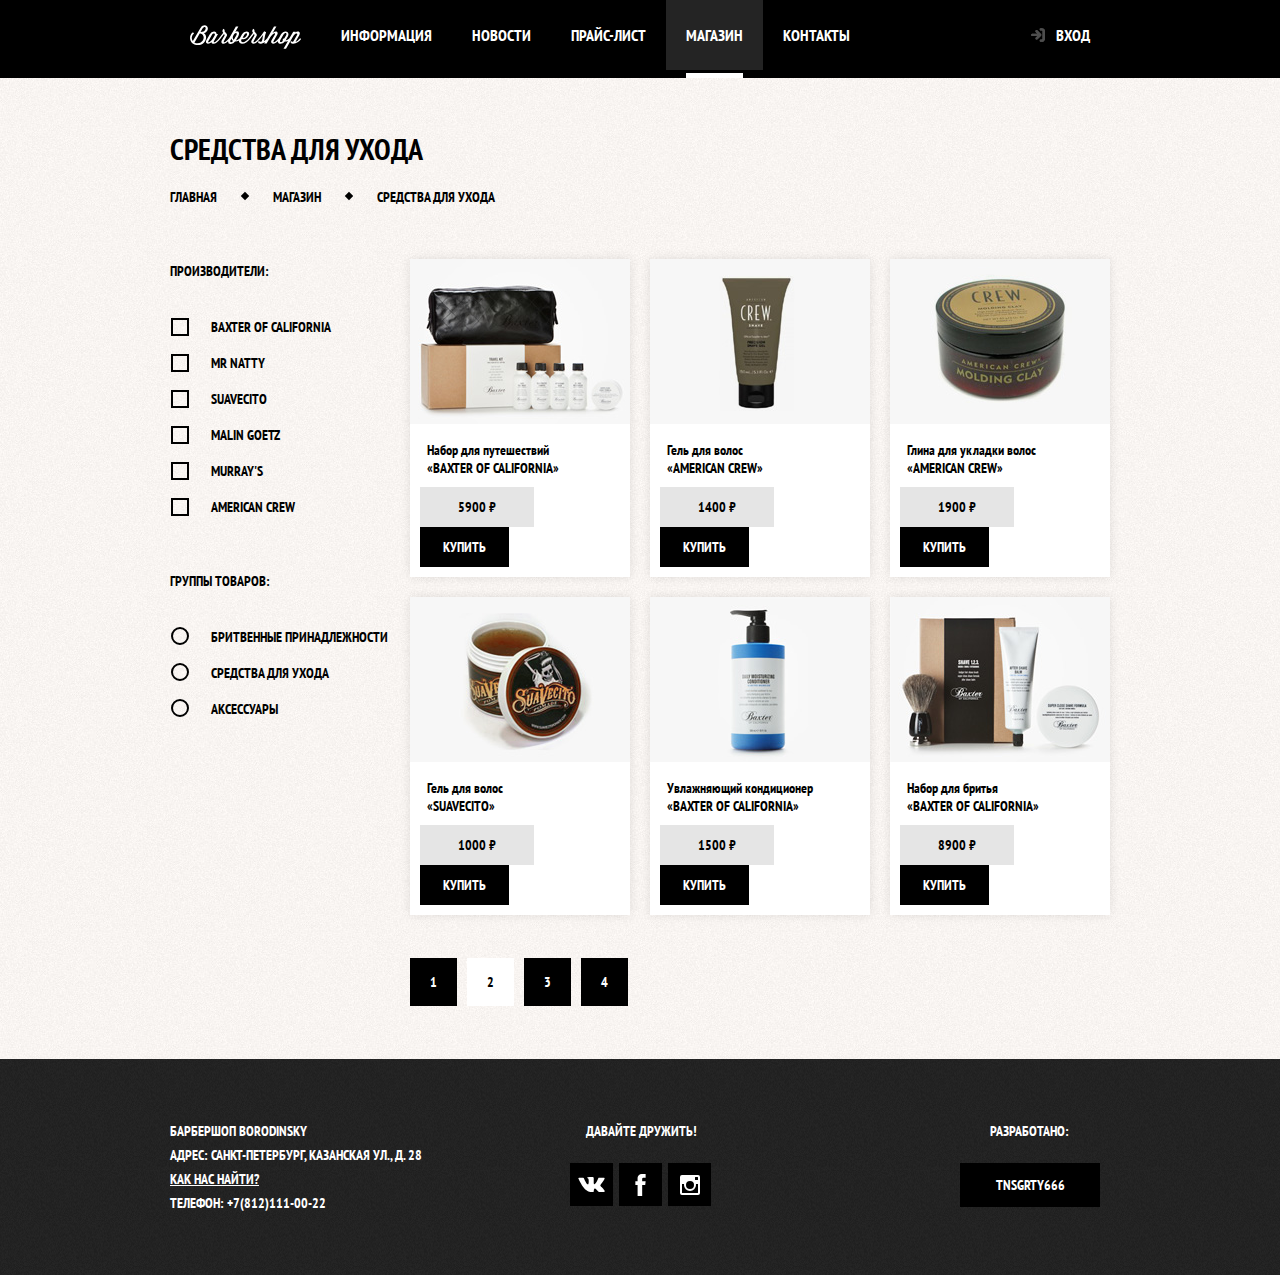
==== catalog.html @ b2e9f94b "Добавляет стилизацию карточек товара" ====
<!DOCTYPE html>

<html lang="ru">

<head>
  <meta charset="UTF-8">
  <title>Барбершоп BORODINSKY</title>
  <link href="styles/normalize.css" rel="stylesheet">
  <link href="https://fonts.googleapis.com/css?family=PT+Sans+Narrow:400,700&display=swap&subset=cyrillic" rel="stylesheet">
  <link href="styles/style.css" rel="stylesheet">
</head>

<body class="inner-page" aria-label="Каталог товаров нашего магазина">
  <header class="main-header">
    <nav class="main-navigation" aria-label="Навигация по сайту">
      <div class="container">
        <ul class="site-navigation">
          <li><a href="index.html">
            <img src="img/logos/logo.svg" width="111" height="24" alt="Логотип барбершопа BORODINSKY">
          </a></li>
          <li><a href="#">Информация</a></li>
          <li><a href="#">Новости</a></li>
          <li><a href="price.html">Прайс-лист</a></li>
          <li class="site-navigation-current"><a>Магазин</a></li>
          <li><a href="#">Контакты</a></li>
        </ul>
        <ul class="user-navigation">
          <li>
            <a class="login-link" href="#">Вход</a>
          </li>
        </ul>
      </div>
    </nav>
  </header>

  <!--зона контента  -->
  <main class="container">
    <h1 class="page-title">Средства для ухода</h1>
    <!--    хлебные крошки   -->
    <ul class="breadcrumbs">
      <li><a href="index.html">Главная</a></li>
      <li><a href="catalog.html">Магазин</a></li>
      <li class="breadcrumbs-current"><a>Средства для ухода</a></li>
    </ul>
    <div class="catalog-columns">
      <section class="filters">
        <h2 class="visually-hidden">Фильтр товаров</h2>
        <form class="filter" action="https://echo.htmlacademy.ru" method="get">
          <fieldset>
            <legend>Производители:</legend>
            <ul>
              <li>
                <label>
                  <input class="visually-hidden filter-input-checkbox" type="checkbox" name="baxter-of-california">
                  <span class="checkbox-indicator"></span>
                  <span class="item-name">Baxter of California</span></label>
              </li>

              <li>
                <label>
                  <input class="visually-hidden filter-input-checkbox" type="checkbox" name="mr-natty" id="filter-mr-natty">
                  <span class="checkbox-indicator"></span>
                  <span class="item-name">Mr Natty</span></label>
              </li>

              <li>
                <label>
                  <input class="visually-hidden filter-input-checkbox" type="checkbox" name="suavecito">
                  <span class="checkbox-indicator"></span>
                  <span class="item-name">Suavecito</span></label>

              </li>
              <li>
                <label>
                  <input class="visually-hidden filter-input-checkbox" type="checkbox" name="malin-goetz">
                  <span class="checkbox-indicator"></span>
                  <span class="item-name">Malin Goetz</span></label>
              </li>
              <li>
                <label>
                  <input class="visually-hidden filter-input-checkbox" type="checkbox" name="murrays">
                  <span class="checkbox-indicator"></span>
                  <span class="item-name">Murray's</span></label>
              </li>

              <li>
                <label>
                  <input class="visually-hidden filter-input-checkbox" type="checkbox" name="american-crew">
                  <span class="checkbox-indicator"></span>
                  <span class="item-name">American Crew</span></label>
              </li>
            </ul>

          </fieldset>

          <fieldset>
            <legend>Группы товаров:</legend>
            <ul>
              <li>
                <label class="filter-item-name">
                  <input class="visually-hidden filter-input-radio" type="radio" name="product-group" value="shaving">
                  <span class="radio-indicator"></span>
                  <span class="item-name">Бритвенные принадлежности</span></label>
              </li>
              <li>
                <label class="filter-item-name">
                  <input class="visually-hidden filter-input-radio" type="radio" name="product-group" value="hair-care">
                  <span class="radio-indicator"></span>
                  <span class="item-name">Средства для ухода</span></label>
              </li>
              <li>
                <label class="filter-item-name">
                  <input class="visually-hidden filter-input-radio" type="radio" name="product-group" value="accessories">
                  <span class="radio-indicator"></span>
                  <span class="item-name">Аксессуары</span></label>
              </li>
            </ul>
          </fieldset>
        </form>
      </section>

      <section class="catalog">
        <ul class="catalog-list">
          <li class="catalog-item">
            <a href="item.html">
              <img class="catalog-item-image" src="img/content/items/item1.jpg" width="220" height="165" alt="Набор для путешествий «Baxter of California»">
              <h3>
                <span class="catalog-category">Набор для путешествий</span><br>
                <span class="catalog-item-title">«Baxter of California»</span>
              </h3>
            </a>
            <p class="catalog-item-price">
              <b class="price">5900 ₽</b>
              <a class="button button-catalog" href="#">Купить</a>
            </p>
          </li>
          <li class="catalog-item">
            <a href=#>
              <img class="catalog-item-image" src="img/content/items/item2.jpg" width="220" height="165" alt="Набор для путешествий «Baxter of California»">
              <h3>
                <span class="catalog-category">Гель для волос</span><br>
                <span class="catalog-item-title">«American crew»</span>
              </h3>
            </a>
            <p class="catalog-item-price">
              <b class="price">1400 ₽</b>
              <a class="button button-catalog" href="#">Купить</a>
            </p>
          </li>
          <li class="catalog-item">
            <a href=#>
              <img class="catalog-item-image" src="img/content/items/item3.jpg" width="220" height="165" alt="Набор для путешествий «Baxter of California»">
              <h3>
                <span class="catalog-category">Глина для укладки волос</span><br>
                <span class="catalog-item-title">«American crew»</span>
              </h3>
            </a>
            <p class="catalog-item-price">
              <b class="price">1900 ₽</b>
              <a class="button button-catalog" href="#">Купить</a>
            </p>
          </li>
          <li class="catalog-item">
            <a href=#>
              <img class="catalog-item-image" src="img/content/items/item4.jpg" width="220" height="165" alt="Набор для путешествий «Baxter of California»">
              <h3>
                <span class="catalog-category">Гель для волос</span><br>
                <span class="catalog-item-title">«Suavecito»</span>
              </h3>
            </a>
            <p class="catalog-item-price">
              <b class="price">1000 ₽</b>
              <a class="button button-catalog" href="#">Купить</a>
            </p>
          </li>
          <li class="catalog-item">
            <a href=#>
              <img class="catalog-item-image" src="img/content/items/item5.jpg" width="220" height="165" alt="Набор для путешествий «Baxter of California»">
              <h3>
                <span class="catalog-category">Увлажняющий кондиционер</span><br>
                <span class="catalog-item-title">«Baxter of California»</span>
              </h3>
            </a>
            <p class="catalog-item-price">
              <b class="price">1500 ₽</b>
              <a class="button button-catalog" href="#">Купить</a>
            </p>
          </li>
          <li class="catalog-item">
            <a href=#>
              <img class="catalog-item-image" src="img/content/items/item6.jpg" width="220" height="165" alt="Набор для путешествий «Baxter of California»">
              <h3>
                <span class="catalog-category">Набор для бритья</span><br>
                <span class="catalog-item-title">«Baxter of California»</span>
              </h3>
            </a>
            <p class="catalog-item-price">
              <b class="price">8900 ₽</b>
              <a class="button button-catalog" href="#">Купить</a>
            </p>
          </li>

        </ul>
        
        <!--        pagination-->
        <ul class="pagination-list">
          <li class="pagination-item"><a href="#">1</a></li>
          <li class="pagination-item-current"><a>2</a></li>
          <li class="pagination-item"><a href="#">3</a></li>
          <li class="pagination-item"><a href="#">4</a></li>
        </ul>
      </section>
    </div>
  </main>
  
  <!-- Подвал -->
  <footer class="main-footer">
    <div class="container">
      <section class="footer-contacts">
        <h3 class="visually-hidden">Наш адрес</h3>
        Барбершоп BORODINSKY<br>
        Адрес: Санкт-Петербург, Казанская ул., д. 28<br>
        <a href="#wide-map">Как нас найти?</a><br>
        Телефон: +7(812)111-00-22
      </section>
      <section class="footer-social">
        <h3 class="visually-hidden">Мы в соцсетях</h3>
        <b>Давайте дружить!</b>
        <ul>
          <li><a href="#" class="social-button"><span class="visually-hidden">Вконтакте</span>
              <svg xmlns="http://www.w3.org/2000/svg" width="27" height="15" viewBox="0 0 26.14 14.91">
                <path d="M26 13.47l-.09-.17a13.55 13.55 0 0 0-2.6-3q-.87-.83-1.1-1.12A1 1 0 0 1 22 8a10.27 10.27 0 0 1 1.22-1.78l.88-1.16q2.35-3.13 2-4L26 .94a.8.8 0 0 0-.4-.22 2.14 2.14 0 0 0-.87 0h-3.92a.51.51 0 0 0-.27 0h-.3a.6.6 0 0 0-.15.14.93.93 0 0 0-.14.24 22.22 22.22 0 0 1-1.46 3.06q-.5.84-.93 1.46a7 7 0 0 1-.71.91 4.94 4.94 0 0 1-.52.47q-.23.18-.35.15l-.23-.05a.9.9 0 0 1-.31-.33 1.49 1.49 0 0 1-.16-.53V1.6a3.14 3.14 0 0 0 0-.62 2.12 2.12 0 0 0-.14-.44.73.73 0 0 0-.28-.33 1.57 1.57 0 0 0-.46-.18A9 9 0 0 0 12.57 0a8.93 8.93 0 0 0-3.25.33 1.83 1.83 0 0 0-.52.41q-.25.3-.07.33a1.67 1.67 0 0 1 1.16.59l.08.16a2.6 2.6 0 0 1 .19.63 6.32 6.32 0 0 1 .12 1 10.59 10.59 0 0 1 0 1.7q-.07.71-.13 1.1a2.21 2.21 0 0 1-.18.64 2.69 2.69 0 0 1-.16.3l-.07.07a1 1 0 0 1-.37.07.86.86 0 0 1-.46-.19 3.27 3.27 0 0 1-.56-.52 7 7 0 0 1-.66-.93q-.37-.6-.76-1.42l-.22-.39q-.2-.38-.56-1.11t-.62-1.43A.9.9 0 0 0 5.2.9h-.07a.93.93 0 0 0-.22-.16A1.44 1.44 0 0 0 4.6.65L.87.68A1 1 0 0 0 .1.94L0 1a.44.44 0 0 0 0 .22 1.08 1.08 0 0 0 .08.37Q.9 3.53 1.86 5.31t1.66 2.87Q4.23 9.27 5 10.24t1 1.24l.37.41.34.33a8.06 8.06 0 0 0 1 .78 16.34 16.34 0 0 0 1.4.9 7.6 7.6 0 0 0 1.79.72 6.19 6.19 0 0 0 2 .22h1.57a1.08 1.08 0 0 0 .72-.3l.05-.07a.9.9 0 0 0 .1-.25 1.38 1.38 0 0 0 0-.37 4.48 4.48 0 0 1 .09-1.05 2.77 2.77 0 0 1 .23-.71 1.74 1.74 0 0 1 .29-.4 1.19 1.19 0 0 1 .23-.2h.11a.86.86 0 0 1 .77.21 4.52 4.52 0 0 1 .83.79q.39.47.93 1.05a6.41 6.41 0 0 0 1 .87l.27.16a3.31 3.31 0 0 0 .71.3 1.53 1.53 0 0 0 .76.07l3.48-.05a1.58 1.58 0 0 0 .8-.17.68.68 0 0 0 .34-.37 1.06 1.06 0 0 0 0-.46 1.71 1.71 0 0 0-.1-.36z" fill="#fff" /></svg>
            </a></li>
          <li><a href="#" class="social-button"><span class="visually-hidden">Facebook</span>
              <svg xmlns="http://www.w3.org/2000/svg" width="19" height="22" viewBox="0 0 10.15 21.74">
                <path d="M3.34 1.12A4.77 4.77 0 0 1 6.53 0h3.61v3.81H7.81a1.07 1.07 0 0 0-1.09.83v2.55h3.42c-.08 1.23-.24 2.45-.41 3.67h-3v10.87H2.21V10.86H0V7.21h2.19V3.66a3.83 3.83 0 0 1 1.15-2.54z" fill="#fff" /></svg>
            </a></li>
          <li><a href="#" class="social-button"><span class="visually-hidden">Instagram</span>
              <svg xmlns="http://www.w3.org/2000/svg" width="20" height="20" viewBox="0 0 20 20">
                <path d="M18 0H2a2 2 0 0 0-2 2v16a2 2 0 0 0 2 2h16a2 2 0 0 0 2-2V2a2 2 0 0 0-2-2zm-8 6a4 4 0 1 1-4 4 4 4 0 0 1 4-4zM2.5 18a.47.47 0 0 1-.5-.5V9h2.1a3.4 3.4 0 0 0-.1 1 6 6 0 1 0 12 0 3.4 3.4 0 0 0-.1-1H18v8.5a.47.47 0 0 1-.5.5zM18 4.5a.47.47 0 0 1-.5.5h-2a.47.47 0 0 1-.5-.5v-2a.47.47 0 0 1 .5-.5h2a.47.47 0 0 1 .5.5z" fill="#fff" /></svg>
            </a></li>
        </ul>
      </section>
      <p class="copyright">
        <b>Разработано:</b>
        <a href="#" class="button">TNSGRTY666</a>
      </p>
    </div>
  </footer>
</body>

</html>
---- styles/style.css ----
html,
body {
  min-width: 970px;
  margin: 0;
  padding: 0;
  font-family: "PT Sans Narrow", Arial, sans-serif;
  font-size: 14px;
  line-height: 24px;
  font-weight: 700;
  color: #ffffff;
  text-transform: uppercase;
  background-color: #000000;
  background-image: url(../img/backgrounds/background.jpg);
  background-position: top center;
  background-repeat: no-repeat;
}

.img {
  max-width: 100%;
  height: auto;
}

.visually-hidden:not(focus):not(active),
input[type="checkbox"].visually-hidden,
input[type="radio"].visually-hidden {
  position: absolute;

  width: 1px;
  height: 1px;
  margin: -1px;
  border: 0;
  padding: 0;

  white-space: nowrap;

  clip-path: inset(100%);
  clip: rect(0 0 0 0);
  overflow: hidden;
}

.container {
  width: 940px;
  margin: 0 auto;
  padding: 0 10px;
}

/*navigation*/

.main-navigation-wrapper .container {
  display: flex;
  justify-content: space-between;
}


.main-header {
  margin-bottom: 70px;
}

.main-navigation {
  display: flex;
  flex-direction: column;
  align-items: center;

  font-size: 16px;
  line-height: 20px;
  color: #ffffff;
}

.site-navigation a:hover,
.site-navigation a:focus,
.user-navigation a:hover,
.user-navigation a:focus {
  background-color: #242424;
}

.main-header-logo {
  order: 2;
  width: 368px;
  height: 153px;
}

.main-navigation-wrapper {
  width: 100%;
  min-height: 70px;
  margin-bottom: 60px;
  background-color: #000000;
}

.main-navigation-wrapper a {
  color: #ffffff;
  text-decoration: none;
}

.site-navigation {
  display: flex;
  flex-wrap: wrap;
  flex-basis: 720px;
  margin: 0;
  padding: 0;
  list-style: none;
}

.site-navigation a,
.user-navigation a {
  display: block;
  padding: 25px 20px;
}

.user-navigation {
  display: flex;
  flex-wrap: wrap;
  max-width: 140px;
  margin: 0;
  padding: 0;
  list-style: none;
}

.user-navigation .login-link {
  position: relative;
  padding-left: 50px;
}

.login-link::before {
  content: "";

  position: absolute;
  top: 27px;
  left: 24px;

  width: 16px;
  height: 18px;

  background-image: url("../img/icons/login.svg");
  background-repeat: no-repeat;
  background-position: 0 0;

  opacity: 0.3;
}

.login-link:hover::before,
.login-link:active::before,
.login-link:focus::before {
  opacity: 1;
}

/*features*/

.features-list {
  display: flex;
  justify-content: space-between;
  margin: 0;
  margin-bottom: 78px;
  padding: 0;
}

.features-list li {
  list-style: none;
}

.feature-item p {
  text-align: center;
  margin: 0;
  padding: 0 20px 0 10px;
}

.feature-item h3 {
  position: relative;
  margin: 0;
  margin-bottom: 60px;
  padding: 0;

  text-align: center;
  font-size: 30px;
  line-height: 42px;
}

.feature-item h3::after {
  content: "";

  position: absolute;
  top: 50px;
  left: 50%;
  margin-left: -10px;
  padding: 0;

  width: 20px;
  height: 20px;

  background-color: #ffffff;

  transform: rotate(45deg);

}


/*columns*/

.index-columns {
  display: flex;
  justify-content: space-between;
  margin-bottom: 39px;
  padding: 45px 80px;

  color: #000000;
  background-color: #f8f5f2;
  background-image:
    url(../img/backgrounds/line.png),
    url(../img/backgrounds/items-background.jpg);
  background-position: center, 0 0;
  background-repeat: no-repeat, repeat;
}

.index-columns h2 {
  margin: 0;
  margin-bottom: 23px;
  padding: 0 2px;
  font-size: 30px;
  line-height: 42px;
}

.index-columns a {
  text-decoration: none;
}

.news {
  width: 380px;
  margin: 0;
}

.news-list {
  margin: 0;
  margin-bottom: 27px;
  padding: 0;

  list-style: none;
}

.news-item time {
  padding: 5px;
  text-transform: none;
}

.news-item {
  margin-bottom: 20px;
}

.news-item p {
  margin: 0;
}

.gallery {
  width: 300px;
}

.gallery-content {
  height: 164px;
  margin: 0;
  background-color: #cccccc;
  border: 7px solid #ffffff;
}

.gallery-content img {
  object-fit: cover;
  width: 286px;
  height: 164px;
}

.gallery-container {
  position: relative;

  height: 260px;
}

.button {
  display: inline-block;
  margin: 0;
  margin-right: 16px;
  padding: 10px 30px;

  font: inherit;

  text-align: center;
  color: #ffffff;
  vertical-align: middle;
  text-transform: uppercase;

  background-color: #000000;
  border: none;
  text-decoration: none;

  cursor: pointer;
}

.button:hover,
.button:focus,
.button:active {
  background-color: #663d15;
}

.button.disabled,
.button:disabled {
  cursor: default;
  opacity: 0.3;
}

.gallery-button {
  box-sizing: border-box;
  position: absolute;
  bottom: 0;

  width: 140px;
  margin: 0;
}

.gallery-button-back {
  left: 0;
}

.gallery-button-next {
  right: 0;
}

.contacts {
  margin: 0;
  padding: 0;
  width: 380px;
}

.contacts ul,
.contacts p {
  margin: 0;
  padding: 0;
  list-style: none;
}

.contacts .address {
  margin: 20px 0 20px 0;
  ;
}

.contacts .worktime {
  margin-bottom: 70px;
}

.appointment {
  width: 300px;
}

.appointment-form ul {
  display: flex;
  flex-wrap: wrap;
  justify-content: space-between;

  margin: 0;
  padding: 0;
}

.appointment-item {
  width: 140px;
  margin-bottom: 10px;
}

.appointment-item label {
  display: block;
  margin-bottom: 5px;
  margin-left: 15px;
}

.appointment li {
  list-style: none;
}

.appointment-item input {
  box-sizing: border-box;
  width: 140px;
  padding-top: 5px;
  padding-left: 15px;
  padding-bottom: 7px;
  padding-right: 15px;

  font: inherit;

  background-color: transparent;
  border: 2px solid #000000;
}

.appointment-item input:focus {
  border-color: #663d15;
}

.appointment .button {
  width: 100%;
  margin: 0;
  margin-top: 14px;
}

/*footer*/

.main-footer {
  margin-top: 65px;
  padding: 60px 0;

  color: #ffffff;
  background-color: #212121;
  background-image: url(../img//backgrounds/footer-background.jpg);
  background-position: 0 0;
  background-repeat: repeat;
}

.main-footer .container {
  display: flex;
}

.footer-contacts a:hover,
.footer-contacts a:focus {
  text-decoration: none;
}

.footer-contacts {
  width: 320px;
  margin-right: 80px;
}

.footer-social {
  width: 160px;
}

.footer-social ul {
  display: flex;
  flex-wrap: wrap;
  justify-content: space-between;
  width: 141px;
  list-style: none;
  margin: 0;
  padding: 0;
}

.footer-social li a {
  color: #ffffff;
}

.footer-social b {
  display: block;

  margin-bottom: 20px;
  padding-left: 16px;
  padding-right: 16px;
}

.social-button {
  display: flex;
  align-items: center;
  justify-content: center;
  width: 43px;
  height: 43px;

  background-color: #000000;
}

.social-button:hover,
.social-button:focus {
  background-color: #ffffff;
}

.social-button:hover path,
.social-button:focus path {
  fill: #000000;
}

.copyright {
  width: 150px;
  margin: 0;
  margin-left: auto;
}

.copyright .button {
  color: #ffffff;
}

.copyright .button:hover {
  color: #000000;
  background-color: #ffffff;
}

.copyright .button {
  box-sizing: border-box;
  width: 140px;
}

.copyright b {
  display: block;

  margin-bottom: 20px;
  padding-left: 30px;
  padding-right: 30px;
}

.inner-page .main-footer {
  margin-top: 65px;
}

/* страница catalog.html */

.inner-page {
  color: #000000;
  background-color: #f9f6f3;
  background-image: url(../img//backgrounds/items-background.jpg);
  background-position: 0 0;
  background-repeat: repeat;
}

.inner-page .main-header {
  min-height: 70px;
  margin: 0;
  margin-bottom: 50px;
  padding: 0;

  background-color: #000000;
}

.inner-page .main-navigation .container {
  display: flex;
  align-items: flex-start;
  flex-direction: row;
}

.inner-page .main-header-logo {
  order: -1;
  width: 111px;
  height: 24px;
  padding: 20px 20px;
}

.inner-page .user-navigation {
  margin-left: auto;
}

.inner-page .main-navigation a {
  color: #ffffff;
  text-decoration: none;
}

.site-navigation-current {
  position: relative;
}

.site-navigation-current::after {
  content: "";

  position: absolute;
  right: 20px;
  bottom: 0;
  left: 20px;

  height: 5px;

  background-color: #ffffff;
}

.site-navigation-current a:not([href]) {
  background-color: #242424;
}

.inner-page a {
  color: #000000;
}

.footer-contacts a {
  color: #ffffff;
  text-decoration: underline;
}

.catalog-item {
  background-color: #f8f8f8;
  box-shadow: 0 0 10px rgba(0, 0, 0, 0.1);
}


.inner-page .catalog-item h3 {
  margin: 0;
  padding: 0;
  font-size: 14px;
  line-height: 18px;
}

.catalog-category {
  text-transform: none;
}

.catalog-item:hover {
  box-shadow: 0 0 10px rgba(0, 0, 0, 0.2);
}

.page-title {
  margin: 0;
  margin-bottom: 15px;
  padding: 0;

  font-size: 30px;
  line-height: 42px;
}

.breadcrumbs {
  display: inline-flex;
  flex-wrap: wrap;
  position: relative;

  margin: 0;
  margin-bottom: 50px;
  padding: 0;
}


.breadcrumbs li::after {
  content: "";

  display: inline-block;
  margin: 3px 25px;
  width: 6px;
  height: 6px;

  background-color: #000000;

  transform: rotate(45deg);
}

.breadcrumbs li:last-child::after {
  display: none;
}

.breadcrumbs li,
.breadcrumbs a {
  list-style: none;
  text-decoration: none;
}

.breadcrumbs a:hover,
.breadcrumbs a:active {
  text-decoration: underline;
}

.breadcrumbs-current {
  color: #aba9a7;

  cursor: default;
}

.breadcrumbs-current a:hover,
.breadcrumbs-current a:active {
  text-decoration: none;
}

.pricelist td {
  border: 2px solid #000000;
}

.catalog {
  width: 700px;
}

.catalog ul {
  margin: 0;
  padding: 0;
  list-style: none;
}

/*Фильтры*/

.filters {
  display: flex;
  flex-wrap: wrap;
  flex-direction: column;

  max-width: 300px;
}

.filter fieldset {
  border: none;
  margin: 0;
  padding: 0;
}

.filter {
  display: flex;
  flex-direction: column;
  flex-wrap: wrap;
}

.filter ul {
  margin: 0;
  margin-bottom: 50px;
  padding: 0;
  list-style: none;
}

.item-name {
  cursor: pointer;
}

.item-name:hover {
  color: #663d15;
}

.filter legend {
  margin-bottom: 20px;
  padding: 0;
}

.checkbox-indicator {
  display: inline-block;
  width: 14px;
  height: 14px;

  position: relative;
  top: 5px;
  left: 1px;

  margin: 10px 20px 1px 0;

  border: 2px solid black;
}

.checkbox-indicator::before,
.checkbox-indicator::after {
  content: "";

  position: absolute;
  top: 6px;
  left: 1px;

  width: 12px;
  height: 2px;
  background-color: #000000;

  opacity: 0;
  transition: 0.6s;
}

.filter-input-checkbox:checked + .checkbox-indicator::before {
  transform: rotate(45deg);
  opacity: 1;
}

.filter-input-checkbox:checked + .checkbox-indicator::after {
  transform: rotate(-45deg);
  opacity: 1;
}

.radio-indicator {
  display: inline-block;
  width: 14px;
  height: 14px;

  position: relative;
  top: 4px;
  left: 1px;

  margin: 10px 20px 1px 0;

  border: 2px solid black;
  border-radius: 50%;
}

.radio-indicator::before {
  content: "";

  position: absolute;
  top: 2px;
  left: 2px;

  width: 10px;
  height: 10px;
  background-color: black;
  border-radius: 50%;

  opacity: 0;
  transition: 0.6s;
}

.filter-input-radio:checked + .radio-indicator::before {
  opacity: 1;
}

.filter-input-checkbox:focus ~ .item-name,
.filter-input-radio:focus ~ .item-name,
.checkbox-indicator:hover + .item-name,
.radio-indicator:hover + .item-name {
  color: #663d15;
}

.filter-input-checkbox:focus + .checkbox-indicator,
.filter-input-checkbox:hover + .checkbox-indicator,
.filter-input-radio:hover + .radio-indicator,
.filter-input-radio:focus + .radio-indicator {
  color: #663d15;
  border-color: #663d15;
}

.filter-input-checkbox:checked:focus + .checkbox-indicator::before,
.filter-input-checkbox:checked:focus + .checkbox-indicator::after,
.filter-input-checkbox:checked:hover + .checkbox-indicator::before,
.filter-input-checkbox:checked:hover + .checkbox-indicator::after,
.filter-input-radio:checked:focus + .radio-indicator::before,
.filter-input-radio:checked:hover + .radio-indicator::before {
  background-color: #663d15;
}


.catalog-columns {
  display: flex;
  justify-content: space-between;
  flex-wrap: nowrap;
  margin: 0;
  margin-bottom: 50px;
  padding: 0;
}

.catalog {
  display: flex;
  max-width: 700px;
  flex-wrap: nowrap;
  flex-direction: column;
  justify-content: space-between;
}

.catalog-list {
  display: flex;
  flex-wrap: wrap;

  list-style: none;
}

.catalog-item {
  display: flex;
  flex-wrap: wrap;
  flex-direction: column;
  justify-content: flex-start;

  max-width: 220px;
  padding: 0;
  margin: 0;
  margin-bottom: 20px;
  margin-right: 20px;

  background-color: #ffffff;
  color: #000000;
  font-size: 14px;
}

.catalog-item a {
  text-decoration: none;
}

.catalog-item p,
.catalog-item h3 {
  margin: 0;
  padding: 10px;
}


.catalog-item:nth-child(3n) {
  margin-right: 0;
}

.catalog-item img {
  margin-bottom: 10px;
}

.price {
  display: inline-block;
  box-sizing: border-box;
  width: 114px;
  height: 40px;
  margin: 0;
  margin-right: -5px;
  padding: 10px 20px;

  font-size: 14px;
  line-height: 20px;
  text-align: center;
  vertical-align: middle;
  color: #000000;
  background-color: #e5e5e5;
}

.catalog-category,
.catalog-item-title {
  display: inline-block;
  font-size: 14px;
  line-height: 18px;
  padding: 0;
  padding-left: 17px;
  color: #000000;
}

.catalog-item-title {
  text-transform: uppercase;
}

.button-catalog {
  margin: 0 auto;
  padding: 10px 23px;
  line-height: 20px;
}

.catalog-item-price a {
  color: #ffffff;
}

.pagination-list {
  display: flex;
  flex-wrap: wrap;
}

.pagination-list a {
  padding: 15px 20px;
  margin-right: 10px;
  color: #ffffff;
  background-color: #000000;

  text-decoration: none;
}

.pagination-list li {
  margin-top: 35px;
}

.pagination-item a:focus,
.pagination-item a:hover,
.pagination-item a:active {
  color: #ffffff;
  background-color: #663d15;
}

.pagination-item-current a {
  color: #000000;
  background-color: #ffffff;
}

.product-photos {
  width: 460px;
}

.product-photo-large {
  box-shadow: 0 0 10px 2px rgba(0, 0, 0, 0.1);
}

.product-photos ul {
  margin: 0;
  padding: 0;
}

.product-photos li {
  list-style: none;
  box-shadow: 0 0 10px 2px rgba(0, 0, 0, 0.1);
}

.product-info {
  width: 390px;
}

.product-info li {
  list-style: none;
}

.product-info h3 {
  font-size: 24px;
  line-height: 30px;
}

.product-article {
  text-align: right;
  color: #aeaeae;
}

.product-info h3 {
  font-size: 24px;
  line-height: 30px;
}

.social-button li {
  list-style: none;
}

/*modal*/

/*альт текст на карте*/
.modal-map-wide img {
  color: #000000;
}


.modal {
  position: fixed;

  color: #000000;

  background-color: #f8f3f0;
  background-image: url(../img//backgrounds/items-background.jpg);
  background-position: 0 0;
  background-repeat: repeat;
  box-shadow: 0 30px 50px rgba(0, 0, 0, 0.7);

  z-index: 2;
  /*  display: none;*/
}

.modal-overlay {
  position: fixed;
  top: 0;
  bottom: 0;
  left: 0;
  right: 0;

  background: rgba(0, 0, 0, 0.8);

  z-index: 1;

  display: none;
}

.login-form ul {
  margin: 0;
  padding: 0;

  list-style: none;
}

.modal-login {
  top: 130px;
  left: 50%;

  width: 300px;
  padding: 50px 80px;
  margin-left: -230px;

  display: none;
}

.modal-login h2 {
  margin: 0;
  margin-bottom: 20px;

  font-size: 30px;
  line-height: 42px;
}

.modal-description {
  margin: 0;
  margin-bottom: 10px;
}

.modal-close {
  position: absolute;
  top: 0;
  right: -34px;

  width: 22px;
  height: 22px;

  background-color: transparent;
  border: 0;

  cursor: pointer;
}

.modal-close::before,
.modal-close::after {
  content: "";

  position: absolute;
  top: 10px;
  left: 2px;

  width: 19px;
  height: 3px;

  background-color: #d0d0d0;
}

.modal-close::before {
  transform: rotate(45deg);
}

.modal-close::after {
  transform: rotate(-45deg);
}

.login-form .login-icon-user,
.login-form .login-icon-password {
  box-sizing: border-box;
  width: 300px;
  margin-bottom: 10px;
  padding: 10px 15px;
  padding-right: 40px;

  font: inherit;
  color: #000000;
  text-transform: uppercase;

  background-color: #f9f6f3;
  border: 2px solid #000000;
}

.login-form .login-icon-user:focus,
.login-form .login-icon-password:focus {
  border-color: #663d15;
}

.login-icon-user {
  background-image: url("/img/icons/user.svg");
  background-position: 270px center;
  background-repeat: no-repeat;
}

.login-icon-password {
  background-image: url("/img/icons/lock.svg");
  background-position: 270px center;
  background-repeat: no-repeat;
}

.login-form p {
  margin: 0;
  margin-bottom: 10px;
  padding: 0;
}

.login-password-info {
  display: flex;
  flex-wrap: wrap;
  justify-content: space-between;
}

.login-checkbox {
  position: relative;

  padding-left: 30px;

  cursor: pointer;
}

.restore {
  color: #000000;
  text-decoration: underline;
}

.restore:hover,
.restore:focus {
  color: #663d15;
  text-decoration: none;
}


.login-checkbox input[type="checkbox"] + .checkbox-indicator {
  position: absolute;
  top: 0;
  left: 0;

  width: 17px;
  height: 17px;

  border: 2px solid #000000;
}

.login-checkbox input[type="checkbox"]:focus + .checkbox-indicator {
  border-color: #663d15;
  outline: thin dotted;
}

.login-checkbox input[type="checkbox"]:checked + .checkbox-indicator::before,
.login-checkbox input[type="checkbox"]:checked + .checkbox-indicator::after {
  content: "";

  position: absolute;
  top: 8px;
  left: 1px;

  width: 16px;
  height: 2px;

  background-color: #000000;
}

.login-checkbox input[type="checkbox"]:checked + .checkbox-indicator::before {
  transform: rotate(45deg);
}

.login-checkbox input[type="checkbox"]:checked + .checkbox-indicator::after {
  transform: rotate(-45deg);
}

.login-checkbox input[type="checkbox"]:disabled + .checkbox-indicator {
  opacity: 0.3;
}

.login-checkbox input[type="checkbox"]:disabled ~ .remember-me {
  opacity: 0.3;
}

.login-form .button {
  width: 100%;
  margin: 0;
}

.modal-map {
  top: 50%;
  left: 50%;

  width: 766px;
  height: 561px;

  transform: translate(-50%, -50%);

  border: 7px solid #ffffff;

  display: none;
}
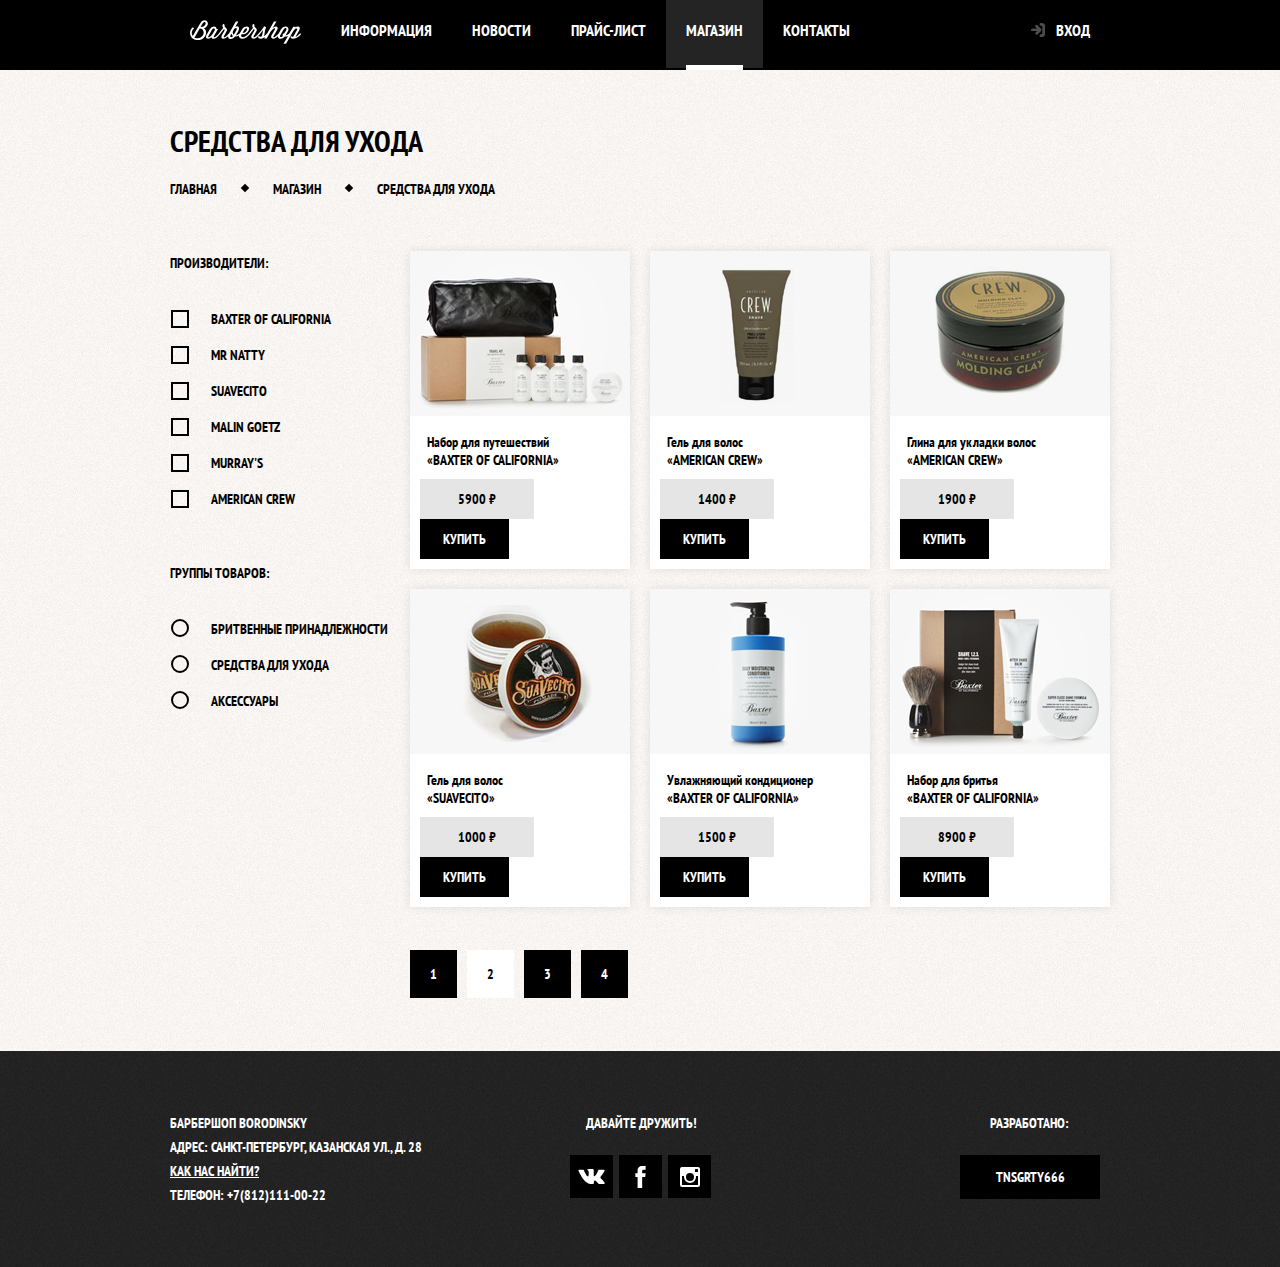
==== commit deafc420: "Добавляет косметические улучшения в панели навигации в шапке сайта" ====
--- a/catalog.html
+++ b/catalog.html
@@ -16,8 +16,8 @@
       <div class="container">
         <ul class="site-navigation">
           <li><a href="index.html">
-            <img src="img/logos/logo.svg" width="111" height="24" alt="Логотип барбершопа BORODINSKY">
-          </a></li>
+              <img src="img/logos/logo.svg" width="111" height="24" alt="Логотип барбершопа BORODINSKY">
+            </a></li>
           <li><a href="#">Информация</a></li>
           <li><a href="#">Новости</a></li>
           <li><a href="price.html">Прайс-лист</a></li>
@@ -134,6 +134,9 @@
               <a class="button button-catalog" href="#">Купить</a>
             </p>
           </li>
+
+
+
           <li class="catalog-item">
             <a href=#>
               <img class="catalog-item-image" src="img/content/items/item2.jpg" width="220" height="165" alt="Набор для путешествий «Baxter of California»">
@@ -201,7 +204,7 @@
           </li>
 
         </ul>
-        
+
         <!--        pagination-->
         <ul class="pagination-list">
           <li class="pagination-item"><a href="#">1</a></li>
@@ -212,7 +215,7 @@
       </section>
     </div>
   </main>
-  
+
   <!-- Подвал -->
   <footer class="main-footer">
     <div class="container">
--- a/styles/style.css
+++ b/styles/style.css
@@ -66,10 +66,20 @@
   color: #ffffff;
 }
 
-.site-navigation a:hover,
-.site-navigation a:focus,
-.user-navigation a:hover,
-.user-navigation a:focus {
+.user-navigation li {
+  margin: 0;
+}
+
+.site-navigation a,
+.user-navigation a {
+  display: block;
+  padding: 20px 20px;
+}
+
+.site-navigation li:hover,
+.site-navigation li:focus,
+.user-navigation li:hover,
+.user-navigation li:focus {
   background-color: #242424;
 }
 
@@ -100,16 +110,9 @@
   list-style: none;
 }
 
-.site-navigation a,
-.user-navigation a {
-  display: block;
-  padding: 25px 20px;
-}
-
 .user-navigation {
   display: flex;
   flex-wrap: wrap;
-  max-width: 140px;
   margin: 0;
   padding: 0;
   list-style: none;
@@ -117,14 +120,16 @@
 
 .user-navigation .login-link {
   position: relative;
+  padding: 20px 20px;
   padding-left: 50px;
+  padding-bottom: 30px;
 }
 
 .login-link::before {
   content: "";
 
   position: absolute;
-  top: 27px;
+  top: 22px;
   left: 24px;
 
   width: 16px;
@@ -525,7 +530,6 @@
 }
 
 .inner-page .main-header-logo {
-  order: -1;
   width: 111px;
   height: 24px;
   padding: 20px 20px;
@@ -548,8 +552,9 @@
   content: "";
 
   position: absolute;
+  top: auto;
   right: 20px;
-  bottom: 0;
+  bottom: -2px;
   left: 20px;
 
   height: 5px;
@@ -557,7 +562,7 @@
   background-color: #ffffff;
 }
 
-.site-navigation-current a:not([href]) {
+.site-navigation-current {
   background-color: #242424;
 }
 
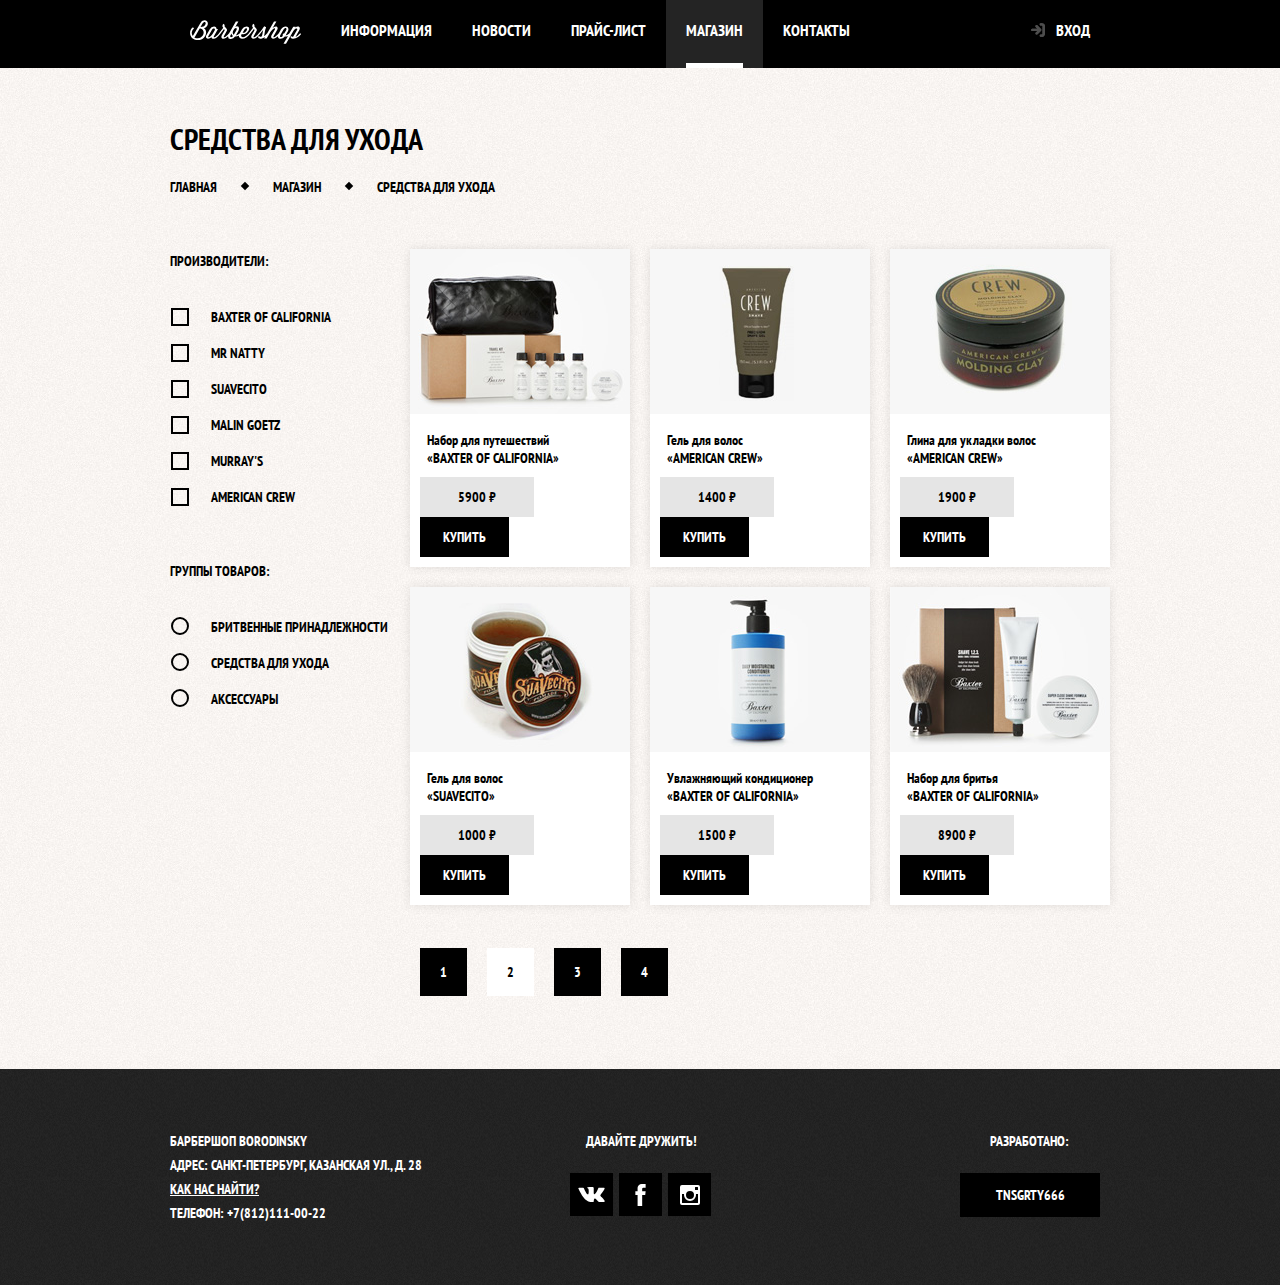
==== commit bab25b32: "Исправляет разметку чекбокса в модальном окне. Добавляет стилизацию цвета шрифта в плэсхолдерах форм" ====
--- a/catalog.html
+++ b/catalog.html
@@ -138,7 +138,7 @@
 
 
           <li class="catalog-item">
-            <a href=#>
+            <a href="#">
               <img class="catalog-item-image" src="img/content/items/item2.jpg" width="220" height="165" alt="Набор для путешествий «Baxter of California»">
               <h3>
                 <span class="catalog-category">Гель для волос</span><br>
@@ -151,7 +151,7 @@
             </p>
           </li>
           <li class="catalog-item">
-            <a href=#>
+            <a href="#">
               <img class="catalog-item-image" src="img/content/items/item3.jpg" width="220" height="165" alt="Набор для путешествий «Baxter of California»">
               <h3>
                 <span class="catalog-category">Глина для укладки волос</span><br>
@@ -164,7 +164,7 @@
             </p>
           </li>
           <li class="catalog-item">
-            <a href=#>
+            <a href="#">
               <img class="catalog-item-image" src="img/content/items/item4.jpg" width="220" height="165" alt="Набор для путешествий «Baxter of California»">
               <h3>
                 <span class="catalog-category">Гель для волос</span><br>
@@ -177,7 +177,7 @@
             </p>
           </li>
           <li class="catalog-item">
-            <a href=#>
+            <a href="#">
               <img class="catalog-item-image" src="img/content/items/item5.jpg" width="220" height="165" alt="Набор для путешествий «Baxter of California»">
               <h3>
                 <span class="catalog-category">Увлажняющий кондиционер</span><br>
@@ -190,7 +190,7 @@
             </p>
           </li>
           <li class="catalog-item">
-            <a href=#>
+            <a href="#">
               <img class="catalog-item-image" src="img/content/items/item6.jpg" width="220" height="165" alt="Набор для путешествий «Baxter of California»">
               <h3>
                 <span class="catalog-category">Набор для бритья</span><br>
@@ -252,4 +252,4 @@
   </footer>
 </body>
 
-</html>+</html>
--- a/styles/style.css
+++ b/styles/style.css
@@ -33,6 +33,8 @@
 
   white-space: nowrap;
 
+  -webkit-clip-path: inset(100%);
+
   clip-path: inset(100%);
   clip: rect(0 0 0 0);
   overflow: hidden;
@@ -47,7 +49,11 @@
 /*navigation*/
 
 .main-navigation-wrapper .container {
-  display: flex;
+  display: -webkit-box;
+  display: -ms-flexbox;
+  display: flex;
+  -webkit-box-pack: justify;
+  -ms-flex-pack: justify;
   justify-content: space-between;
 }
 
@@ -57,8 +63,15 @@
 }
 
 .main-navigation {
-  display: flex;
+  display: -webkit-box;
+  display: -ms-flexbox;
+  display: flex;
+  -webkit-box-orient: vertical;
+  -webkit-box-direction: normal;
+  -ms-flex-direction: column;
   flex-direction: column;
+  -webkit-box-align: center;
+  -ms-flex-align: center;
   align-items: center;
 
   font-size: 16px;
@@ -84,6 +97,8 @@
 }
 
 .main-header-logo {
+  -webkit-box-ordinal-group: 3;
+  -ms-flex-order: 2;
   order: 2;
   width: 368px;
   height: 153px;
@@ -91,7 +106,6 @@
 
 .main-navigation-wrapper {
   width: 100%;
-  min-height: 70px;
   margin-bottom: 60px;
   background-color: #000000;
 }
@@ -102,8 +116,12 @@
 }
 
 .site-navigation {
-  display: flex;
+  display: -webkit-box;
+  display: -ms-flexbox;
+  display: flex;
+  -ms-flex-wrap: wrap;
   flex-wrap: wrap;
+  -ms-flex-preferred-size: 720px;
   flex-basis: 720px;
   margin: 0;
   padding: 0;
@@ -111,7 +129,10 @@
 }
 
 .user-navigation {
-  display: flex;
+  display: -webkit-box;
+  display: -ms-flexbox;
+  display: flex;
+  -ms-flex-wrap: wrap;
   flex-wrap: wrap;
   margin: 0;
   padding: 0;
@@ -122,7 +143,7 @@
   position: relative;
   padding: 20px 20px;
   padding-left: 50px;
-  padding-bottom: 30px;
+  padding-bottom: 28px;
 }
 
 .login-link::before {
@@ -151,7 +172,11 @@
 /*features*/
 
 .features-list {
-  display: flex;
+  display: -webkit-box;
+  display: -ms-flexbox;
+  display: flex;
+  -webkit-box-pack: justify;
+  -ms-flex-pack: justify;
   justify-content: space-between;
   margin: 0;
   margin-bottom: 78px;
@@ -193,15 +218,20 @@
 
   background-color: #ffffff;
 
+  -webkit-transform: rotate(45deg);
+
   transform: rotate(45deg);
-
 }
 
 
 /*columns*/
 
 .index-columns {
-  display: flex;
+  display: -webkit-box;
+  display: -ms-flexbox;
+  display: flex;
+  -webkit-box-pack: justify;
+  -ms-flex-pack: justify;
   justify-content: space-between;
   margin-bottom: 39px;
   padding: 45px 80px;
@@ -258,13 +288,13 @@
 }
 
 .gallery-content {
-  height: 164px;
   margin: 0;
   background-color: #cccccc;
   border: 7px solid #ffffff;
 }
 
-.gallery-content img {
+.gallery-content {
+  -o-object-fit: cover;
   object-fit: cover;
   width: 286px;
   height: 164px;
@@ -302,13 +332,13 @@
   background-color: #663d15;
 }
 
-.button.disabled,
 .button:disabled {
   cursor: default;
   opacity: 0.3;
 }
 
 .gallery-button {
+  -webkit-box-sizing: border-box;
   box-sizing: border-box;
   position: absolute;
   bottom: 0;
@@ -352,8 +382,13 @@
 }
 
 .appointment-form ul {
-  display: flex;
+  display: -webkit-box;
+  display: -ms-flexbox;
+  display: flex;
+  -ms-flex-wrap: wrap;
   flex-wrap: wrap;
+  -webkit-box-pack: justify;
+  -ms-flex-pack: justify;
   justify-content: space-between;
 
   margin: 0;
@@ -376,6 +411,7 @@
 }
 
 .appointment-item input {
+  -webkit-box-sizing: border-box;
   box-sizing: border-box;
   width: 140px;
   padding-top: 5px;
@@ -402,7 +438,7 @@
 /*footer*/
 
 .main-footer {
-  margin-top: 65px;
+  margin-top: 50px;
   padding: 60px 0;
 
   color: #ffffff;
@@ -413,6 +449,8 @@
 }
 
 .main-footer .container {
+  display: -webkit-box;
+  display: -ms-flexbox;
   display: flex;
 }
 
@@ -431,8 +469,13 @@
 }
 
 .footer-social ul {
-  display: flex;
+  display: -webkit-box;
+  display: -ms-flexbox;
+  display: flex;
+  -ms-flex-wrap: wrap;
   flex-wrap: wrap;
+  -webkit-box-pack: justify;
+  -ms-flex-pack: justify;
   justify-content: space-between;
   width: 141px;
   list-style: none;
@@ -453,8 +496,14 @@
 }
 
 .social-button {
-  display: flex;
+  display: -webkit-box;
+  display: -ms-flexbox;
+  display: flex;
+  -webkit-box-align: center;
+  -ms-flex-align: center;
   align-items: center;
+  -webkit-box-pack: center;
+  -ms-flex-pack: center;
   justify-content: center;
   width: 43px;
   height: 43px;
@@ -488,6 +537,7 @@
 }
 
 .copyright .button {
+  -webkit-box-sizing: border-box;
   box-sizing: border-box;
   width: 140px;
 }
@@ -498,10 +548,6 @@
   margin-bottom: 20px;
   padding-left: 30px;
   padding-right: 30px;
-}
-
-.inner-page .main-footer {
-  margin-top: 65px;
 }
 
 /* страница catalog.html */
@@ -515,7 +561,6 @@
 }
 
 .inner-page .main-header {
-  min-height: 70px;
   margin: 0;
   margin-bottom: 50px;
   padding: 0;
@@ -524,8 +569,15 @@
 }
 
 .inner-page .main-navigation .container {
-  display: flex;
+  display: -webkit-box;
+  display: -ms-flexbox;
+  display: flex;
+  -webkit-box-align: start;
+  -ms-flex-align: start;
   align-items: flex-start;
+  -webkit-box-orient: horizontal;
+  -webkit-box-direction: normal;
+  -ms-flex-direction: row;
   flex-direction: row;
 }
 
@@ -554,7 +606,7 @@
   position: absolute;
   top: auto;
   right: 20px;
-  bottom: -2px;
+  bottom: 0;
   left: 20px;
 
   height: 5px;
@@ -577,6 +629,7 @@
 
 .catalog-item {
   background-color: #f8f8f8;
+  -webkit-box-shadow: 0 0 10px rgba(0, 0, 0, 0.1);
   box-shadow: 0 0 10px rgba(0, 0, 0, 0.1);
 }
 
@@ -593,6 +646,7 @@
 }
 
 .catalog-item:hover {
+  -webkit-box-shadow: 0 0 10px rgba(0, 0, 0, 0.2);
   box-shadow: 0 0 10px rgba(0, 0, 0, 0.2);
 }
 
@@ -606,7 +660,10 @@
 }
 
 .breadcrumbs {
+  display: -webkit-inline-box;
+  display: -ms-inline-flexbox;
   display: inline-flex;
+  -ms-flex-wrap: wrap;
   flex-wrap: wrap;
   position: relative;
 
@@ -626,6 +683,8 @@
 
   background-color: #000000;
 
+  -webkit-transform: rotate(45deg);
+
   transform: rotate(45deg);
 }
 
@@ -672,8 +731,14 @@
 /*Фильтры*/
 
 .filters {
-  display: flex;
+  display: -webkit-box;
+  display: -ms-flexbox;
+  display: flex;
+  -ms-flex-wrap: wrap;
   flex-wrap: wrap;
+  -webkit-box-orient: vertical;
+  -webkit-box-direction: normal;
+  -ms-flex-direction: column;
   flex-direction: column;
 
   max-width: 300px;
@@ -686,8 +751,14 @@
 }
 
 .filter {
-  display: flex;
+  display: -webkit-box;
+  display: -ms-flexbox;
+  display: flex;
+  -webkit-box-orient: vertical;
+  -webkit-box-direction: normal;
+  -ms-flex-direction: column;
   flex-direction: column;
+  -ms-flex-wrap: wrap;
   flex-wrap: wrap;
 }
 
@@ -711,7 +782,7 @@
   padding: 0;
 }
 
-.checkbox-indicator {
+.filters .checkbox-indicator {
   display: inline-block;
   width: 14px;
   height: 14px;
@@ -725,8 +796,8 @@
   border: 2px solid black;
 }
 
-.checkbox-indicator::before,
-.checkbox-indicator::after {
+.filters .checkbox-indicator::before,
+.filters .checkbox-indicator::after {
   content: "";
 
   position: absolute;
@@ -738,15 +809,18 @@
   background-color: #000000;
 
   opacity: 0;
+  -webkit-transition: 0.6s;
   transition: 0.6s;
 }
 
 .filter-input-checkbox:checked + .checkbox-indicator::before {
+  -webkit-transform: rotate(45deg);
   transform: rotate(45deg);
   opacity: 1;
 }
 
 .filter-input-checkbox:checked + .checkbox-indicator::after {
+  -webkit-transform: rotate(-45deg);
   transform: rotate(-45deg);
   opacity: 1;
 }
@@ -779,6 +853,7 @@
   border-radius: 50%;
 
   opacity: 0;
+  -webkit-transition: 0.6s;
   transition: 0.6s;
 }
 
@@ -798,22 +873,17 @@
 .filter-input-radio:hover + .radio-indicator,
 .filter-input-radio:focus + .radio-indicator {
   color: #663d15;
-  border-color: #663d15;
-}
-
-.filter-input-checkbox:checked:focus + .checkbox-indicator::before,
-.filter-input-checkbox:checked:focus + .checkbox-indicator::after,
-.filter-input-checkbox:checked:hover + .checkbox-indicator::before,
-.filter-input-checkbox:checked:hover + .checkbox-indicator::after,
-.filter-input-radio:checked:focus + .radio-indicator::before,
-.filter-input-radio:checked:hover + .radio-indicator::before {
-  background-color: #663d15;
 }
 
 
 .catalog-columns {
-  display: flex;
+  display: -webkit-box;
+  display: -ms-flexbox;
+  display: flex;
+  -webkit-box-pack: justify;
+  -ms-flex-pack: justify;
   justify-content: space-between;
+  -ms-flex-wrap: nowrap;
   flex-wrap: nowrap;
   margin: 0;
   margin-bottom: 50px;
@@ -821,24 +891,43 @@
 }
 
 .catalog {
+  display: -webkit-box;
+  display: -ms-flexbox;
   display: flex;
   max-width: 700px;
+  -ms-flex-wrap: nowrap;
   flex-wrap: nowrap;
+  -webkit-box-orient: vertical;
+  -webkit-box-direction: normal;
+  -ms-flex-direction: column;
   flex-direction: column;
+  -webkit-box-pack: justify;
+  -ms-flex-pack: justify;
   justify-content: space-between;
 }
 
 .catalog-list {
-  display: flex;
+  display: -webkit-box;
+  display: -ms-flexbox;
+  display: flex;
+  -ms-flex-wrap: wrap;
   flex-wrap: wrap;
 
   list-style: none;
 }
 
 .catalog-item {
-  display: flex;
+  display: -webkit-box;
+  display: -ms-flexbox;
+  display: flex;
+  -ms-flex-wrap: wrap;
   flex-wrap: wrap;
+  -webkit-box-orient: vertical;
+  -webkit-box-direction: normal;
+  -ms-flex-direction: column;
   flex-direction: column;
+  -webkit-box-pack: start;
+  -ms-flex-pack: start;
   justify-content: flex-start;
 
   max-width: 220px;
@@ -873,6 +962,7 @@
 
 .price {
   display: inline-block;
+  -webkit-box-sizing: border-box;
   box-sizing: border-box;
   width: 114px;
   height: 40px;
@@ -913,13 +1003,15 @@
 }
 
 .pagination-list {
-  display: flex;
+  display: -webkit-box;
+  display: -ms-flexbox;
+  display: flex;
+  -ms-flex-wrap: wrap;
   flex-wrap: wrap;
 }
 
 .pagination-list a {
   padding: 15px 20px;
-  margin-right: 10px;
   color: #ffffff;
   background-color: #000000;
 
@@ -927,7 +1019,7 @@
 }
 
 .pagination-list li {
-  margin-top: 35px;
+  margin: 35px 10px;
 }
 
 .pagination-item a:focus,
@@ -943,11 +1035,45 @@
 }
 
 .product-photos {
-  width: 460px;
+  display: -webkit-box;
+  display: -ms-flexbox;
+  display: flex;
+  -webkit-box-orient: horizontal;
+  -webkit-box-direction: normal;
+  -ms-flex-direction: row;
+  flex-direction: row;
+  -ms-flex-wrap: wrap;
+  flex-wrap: wrap;
+
+}
+
+.product-photos ul {
+  max-width: 460px;
+  -ms-flex-wrap: wrap;
+  flex-wrap: wrap;
+  display: -webkit-box;
+  display: -ms-flexbox;
+  display: flex;
+}
+
+.product-photos ul li:nth-child(3n) {
+  margin-right: 0;
 }
 
 .product-photo-large {
+  -webkit-box-shadow: 0 0 10px 2px rgba(0, 0, 0, 0.1);
   box-shadow: 0 0 10px 2px rgba(0, 0, 0, 0.1);
+  margin: 0;
+  margin-bottom: 20px;
+  max-width: 460px;
+  max-height: 498px;
+}
+
+.product-photo-small {
+  max-width: 140px;
+  max-height: 149px;
+  margin-right: 20px;
+  margin-bottom: 20px;
 }
 
 .product-photos ul {
@@ -957,6 +1083,7 @@
 
 .product-photos li {
   list-style: none;
+  -webkit-box-shadow: 0 0 10px 2px rgba(0, 0, 0, 0.1);
   box-shadow: 0 0 10px 2px rgba(0, 0, 0, 0.1);
 }
 
@@ -978,21 +1105,12 @@
   color: #aeaeae;
 }
 
-.product-info h3 {
-  font-size: 24px;
-  line-height: 30px;
-}
 
 .social-button li {
   list-style: none;
 }
 
 /*modal*/
-
-/*альт текст на карте*/
-.modal-map-wide img {
-  color: #000000;
-}
 
 
 .modal {
@@ -1004,10 +1122,37 @@
   background-image: url(../img//backgrounds/items-background.jpg);
   background-position: 0 0;
   background-repeat: repeat;
+  -webkit-box-shadow: 0 30px 50px rgba(0, 0, 0, 0.7);
   box-shadow: 0 30px 50px rgba(0, 0, 0, 0.7);
 
   z-index: 2;
-  /*  display: none;*/
+}
+
+.modal-login {
+  top: 130px;
+  left: 50%;
+
+  width: 300px;
+  padding: 50px 80px;
+  margin-left: -230px;
+  
+  display: none;
+}
+
+.modal-map {
+  top: 50%;
+  left: 50%;
+
+  width: 766px;
+  height: 561px;
+
+  -webkit-transform: translate(-50%, -50%);
+
+  transform: translate(-50%, -50%);
+
+  border: 7px solid #ffffff;
+
+  display: none;
 }
 
 .modal-overlay {
@@ -1020,26 +1165,19 @@
   background: rgba(0, 0, 0, 0.8);
 
   z-index: 1;
-
+  
   display: none;
 }
 
+.modal-map-wide img {
+  color: #000000;
+}
+
 .login-form ul {
   margin: 0;
   padding: 0;
 
   list-style: none;
-}
-
-.modal-login {
-  top: 130px;
-  left: 50%;
-
-  width: 300px;
-  padding: 50px 80px;
-  margin-left: -230px;
-
-  display: none;
 }
 
 .modal-login h2 {
@@ -1084,15 +1222,33 @@
 }
 
 .modal-close::before {
+  -webkit-transform: rotate(45deg);
   transform: rotate(45deg);
 }
 
 .modal-close::after {
+  -webkit-transform: rotate(-45deg);
   transform: rotate(-45deg);
+}
+
+.login-icon-user::-webkit-input-placeholder ,
+.login-icon-password::-webkit-input-placeholder {
+  color: #000000;
+}
+
+.login-icon-user:-ms-input-placeholder ,
+.login-icon-password:-ms-input-placeholder {
+  color: #000000;
+}
+
+.login-icon-user::placeholder ,
+.login-icon-password::placeholder {
+  color: #000000;
 }
 
 .login-form .login-icon-user,
 .login-form .login-icon-password {
+  -webkit-box-sizing: border-box;
   box-sizing: border-box;
   width: 300px;
   margin-bottom: 10px;
@@ -1124,29 +1280,34 @@
   background-repeat: no-repeat;
 }
 
-.login-form p {
+
+.login-password-info {
+  display: -webkit-box;
+  display: -ms-flexbox;
+  display: flex;
+  -ms-flex-wrap: wrap;
+  flex-wrap: wrap;
+  -webkit-box-pack: justify;
+  -ms-flex-pack: justify;
+  justify-content: space-between;
+  
   margin: 0;
   margin-bottom: 10px;
-  padding: 0;
-}
-
-.login-password-info {
-  display: flex;
-  flex-wrap: wrap;
-  justify-content: space-between;
-}
-
-.login-checkbox {
-  position: relative;
-
-  padding-left: 30px;
-
+}
+
+.modal-login-remember:focus + .checkbox-indicator,
+.modal-login-remember:hover + .checkbox-indicator,
+.modal-login-remember:focus ~ .remember-me,
+.modal-login-remember:hover ~ .remember-me {
+  color: #663d15;
   cursor: pointer;
 }
 
 .restore {
+  display: inline-block;
   color: #000000;
   text-decoration: underline;
+  padding: 4px 0 0 0;
 }
 
 .restore:hover,
@@ -1156,49 +1317,55 @@
 }
 
 
-.login-checkbox input[type="checkbox"] + .checkbox-indicator {
+.login-password-info .checkbox-indicator {
+  display: inline-block;
+  width: 16px;
+  height: 16px;
+
+  position: relative;
+  top: 5px;
+  left: 1px;
+  
+  margin-right: 10px;
+
+  border: 2px solid black;
+}
+
+
+.modal-login-remember + .checkbox-indicator::before,
+.modal-login-remember + .checkbox-indicator::after {
+  content: "";
+
   position: absolute;
-  top: 0;
-  left: 0;
-
-  width: 17px;
-  height: 17px;
-
-  border: 2px solid #000000;
-}
-
-.login-checkbox input[type="checkbox"]:focus + .checkbox-indicator {
-  border-color: #663d15;
-  outline: thin dotted;
-}
-
-.login-checkbox input[type="checkbox"]:checked + .checkbox-indicator::before,
-.login-checkbox input[type="checkbox"]:checked + .checkbox-indicator::after {
-  content: "";
-
-  position: absolute;
-  top: 8px;
+  top: 7px;
   left: 1px;
 
-  width: 16px;
+  width: 14px;
   height: 2px;
-
   background-color: #000000;
-}
-
-.login-checkbox input[type="checkbox"]:checked + .checkbox-indicator::before {
+
+  opacity: 0;
+  -webkit-transition: 0.6s;
+  transition: 0.6s;
+}
+
+.modal-login-remember:checked + .checkbox-indicator::before {
+  -webkit-transform: rotate(45deg);
   transform: rotate(45deg);
-}
-
-.login-checkbox input[type="checkbox"]:checked + .checkbox-indicator::after {
+  opacity: 1;
+}
+
+.modal-login-remember:checked + .checkbox-indicator::after {
+  -webkit-transform: rotate(-45deg);
   transform: rotate(-45deg);
-}
-
-.login-checkbox input[type="checkbox"]:disabled + .checkbox-indicator {
+  opacity: 1;
+}
+
+.modal-login-remember:disabled + .checkbox-indicator {
   opacity: 0.3;
 }
 
-.login-checkbox input[type="checkbox"]:disabled ~ .remember-me {
+.modal-login-remember:disabled ~ .remember-me {
   opacity: 0.3;
 }
 
@@ -1207,16 +1374,3 @@
   margin: 0;
 }
 
-.modal-map {
-  top: 50%;
-  left: 50%;
-
-  width: 766px;
-  height: 561px;
-
-  transform: translate(-50%, -50%);
-
-  border: 7px solid #ffffff;
-
-  display: none;
-}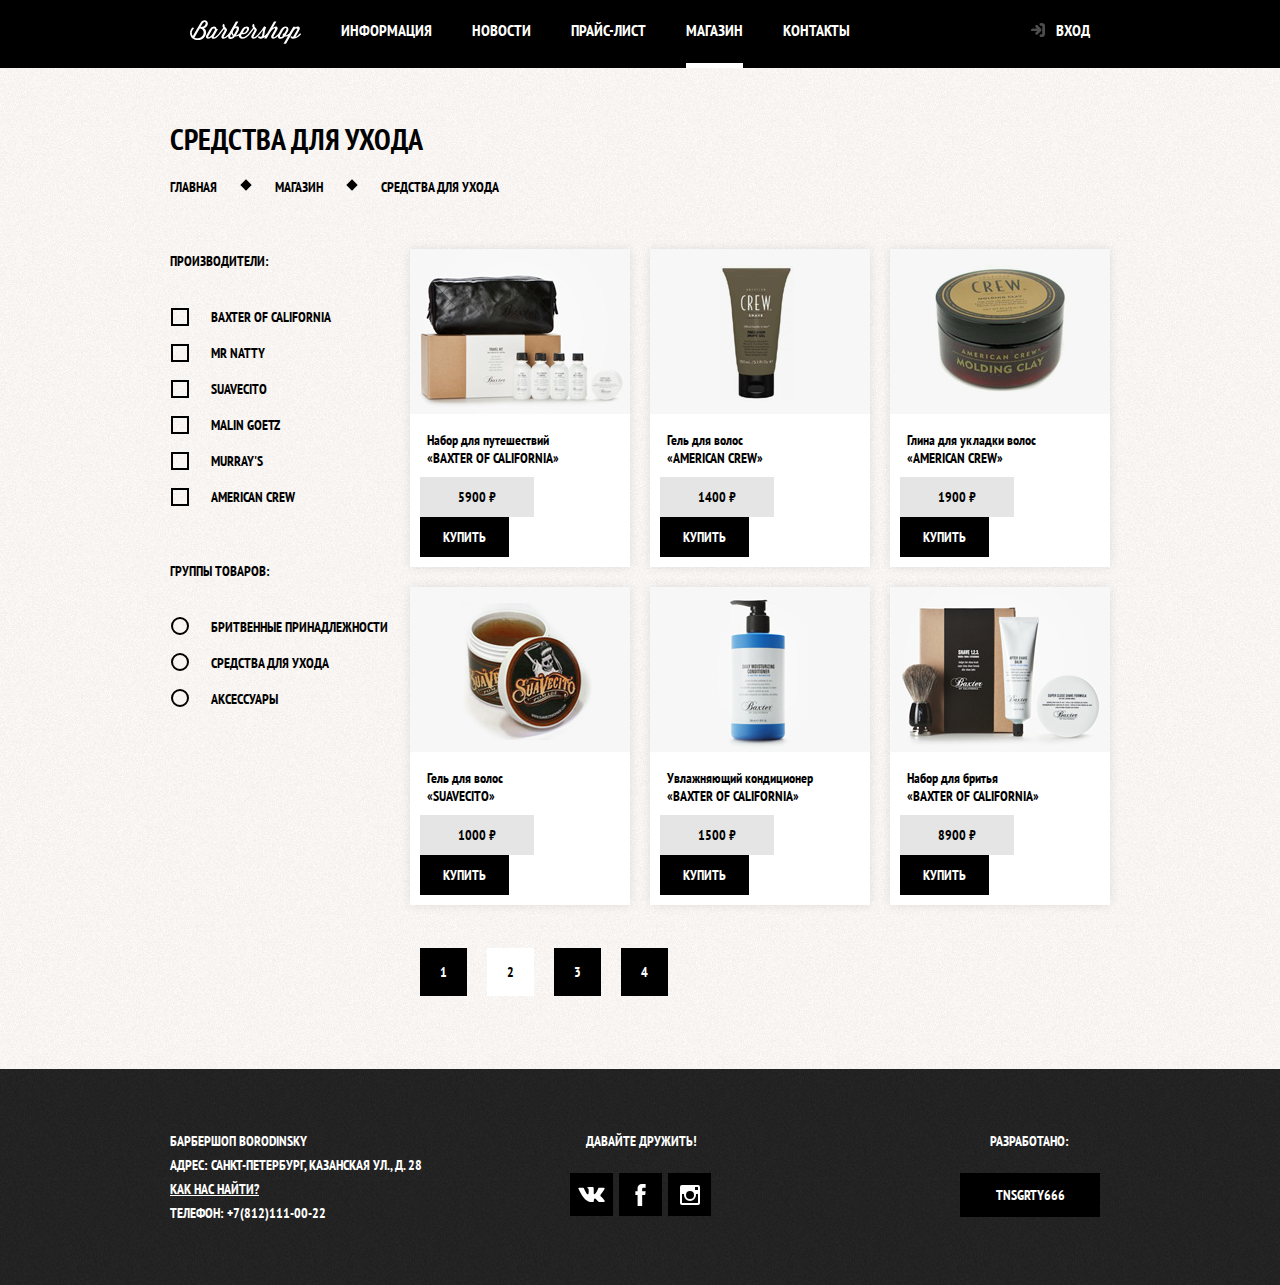
==== commit 27f82908: "Добавляет ссылку на аккаунт в гитхабе на кнопку в подвале" ====
--- a/catalog.html
+++ b/catalog.html
@@ -246,7 +246,7 @@
       </section>
       <p class="copyright">
         <b>Разработано:</b>
-        <a href="#" class="button">TNSGRTY666</a>
+        <a href="https://github.com/tensegrity666" class="button">TNSGRTY666</a>
       </p>
     </div>
   </footer>
--- a/styles/style.css
+++ b/styles/style.css
@@ -609,13 +609,10 @@
   bottom: 0;
   left: 20px;
 
+ 
   height: 5px;
 
   background-color: #ffffff;
-}
-
-.site-navigation-current {
-  background-color: #242424;
 }
 
 .inner-page a {
@@ -668,7 +665,6 @@
   position: relative;
 
   margin: 0;
-  margin-bottom: 50px;
   padding: 0;
 }
 
@@ -678,8 +674,8 @@
 
   display: inline-block;
   margin: 3px 25px;
-  width: 6px;
-  height: 6px;
+  width: 8px;
+  height: 8px;
 
   background-color: #000000;
 
@@ -885,8 +881,7 @@
   justify-content: space-between;
   -ms-flex-wrap: nowrap;
   flex-wrap: nowrap;
-  margin: 0;
-  margin-bottom: 50px;
+  margin: 50px 0;
   padding: 0;
 }
 
@@ -1374,3 +1369,161 @@
   margin: 0;
 }
 
+/*Зона внешнего контента*/
+
+.inner-content {
+  margin-bottom: 75px;
+}
+
+.inner-content h2 {
+  margin: 60px 0 30px 0;
+  
+  font-size: 24px;
+  line-height: 30px;
+}
+
+.inner-content h3 {
+  margin: 60px 0 30px 0;
+  
+  font-size: 20px;
+  line-height: 24px;
+}
+
+.inner-content h2 + h3 {
+  margin-top: 30px;
+}
+
+.inner-content p {
+  margin: 14px 0;
+}
+
+.inner-content td {
+  padding: 10px 15px;
+  border: 2px solid #000000;
+}
+
+.inner-content table {
+  border-collapse: collapse;
+}
+
+.inner-content .big-heading {
+  display: -webkit-box;
+  display: -ms-flexbox;
+  display: flex;
+  -webkit-box-align: center;
+  -ms-flex-align: center;
+  align-items: center;
+  -webkit-box-pack: justify;
+  -ms-flex-pack: justify;
+  -ms-flex-wrap: nowrap;
+  flex-wrap: nowrap;
+  justify-content: space-between;
+  
+  margin-top: 55px;
+  margin-bottom: 65px;
+  
+  font-size: 48px;
+  line-height: 60px;
+}
+
+.big-heading::before,
+.big-heading::after {
+  content: "";
+  
+  -webkit-box-flex: 1;
+  
+  -ms-flex-positive: 1;
+  
+  flex-grow: 1;
+  -ms-flex-negative: 0;
+  flex-shrink: 0;
+  
+  width: 20px;
+  height: 4px;
+  
+  background-color: #000000;
+}
+
+.big-heading::before {
+  margin-right: 25px;
+}
+
+.big-heading::after {
+  margin-left: 25px;
+}
+
+.inner-content .list-1 {
+  margin: 14px 0;
+  padding: 0;
+  
+  list-style: none;
+}
+
+.inner-content .list-1 li{
+  margin-bottom: 15px;
+}
+
+.inner-content .list-1 li::before {
+  content: "";
+
+  display: inline-block;
+  margin: 0 10px 0 0;
+  padding: 0;
+  width: 8px;
+  height: 8px;
+  
+  vertical-align: baseline;
+  
+  background-color: #000000;
+  -webkit-transform: rotate(45deg);
+  transform: rotate(45deg);
+}
+
+.inner-content .table-1 {
+  width: 100%;
+}
+
+.inner-content .table-1 td {
+  width: 50%;
+}
+
+.inner-content .table-1 td:last-child {
+  text-align: center;
+}
+
+.inner-content .inner-columns {
+  display: -webkit-box;
+  display: -ms-flexbox;
+  display: flex;
+  -webkit-box-pack: justify;
+  -ms-flex-pack: justify;
+  justify-content: space-between;
+  -ms-flex-wrap: wrap;
+  flex-wrap: wrap;
+  
+  margin: 60px 0;
+}
+
+.inner-content .inner-columns .inner-column-left,
+.inner-content .inner-columns .inner-column-right {
+  width: 460px;
+}
+
+.inner-content .inner-column-left *:first-child,
+.inner-content .inner-column-right *:first-child{
+  margin-top: 0;
+}
+
+.inner-content .inner-column-left *:last-child,
+.inner-content .inner-column-right *:last-child {
+  margin-bottom: 0;
+}
+
+.inner-content .inner-columns > h3:first-child {
+  width: 460px;
+  margin: 0 460px 30px 0;
+}
+
+.inner-content .short-text {
+  padding-right: 80px;
+}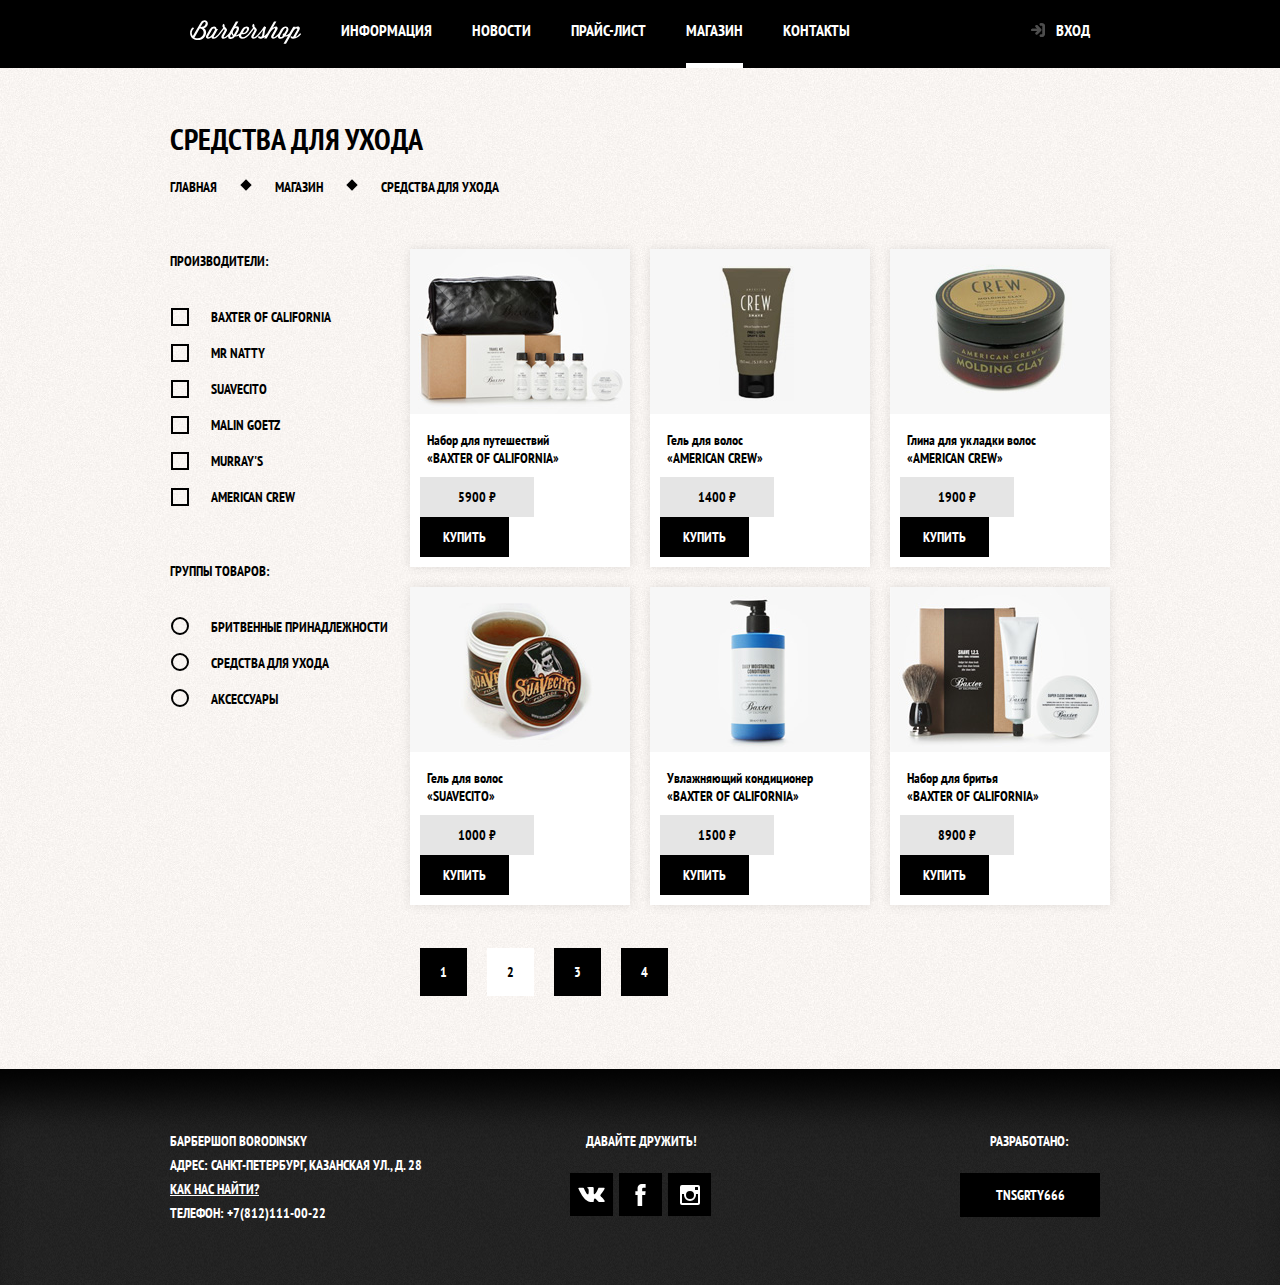
==== commit 832cf2f5: "Подключает скрипты с попапами на все страницы. Добавляет интерактивную карту" ====
--- a/catalog.html
+++ b/catalog.html
@@ -223,7 +223,7 @@
         <h3 class="visually-hidden">Наш адрес</h3>
         Барбершоп BORODINSKY<br>
         Адрес: Санкт-Петербург, Казанская ул., д. 28<br>
-        <a href="#wide-map">Как нас найти?</a><br>
+        <a href="#" class="js-map-link">Как нас найти?</a><br>
         Телефон: +7(812)111-00-22
       </section>
       <section class="footer-social">
@@ -250,6 +250,52 @@
       </p>
     </div>
   </footer>
+  
+  <!-- Модальные окна -->
+
+  <section class="modal modal-login">
+    <h2>Личный кабинет</h2>
+    <p class="modal-description">Введите, пожалуйста, свой логин и пароль</p>
+    <a name="login-popup"></a>
+    <form class="login-form" action="https://echo.htmlacademy.ru" method="post">
+      <ul class="login-list">
+        <li>
+          <label class="visually-hidden" for="user-login">Логин</label>
+          <input class="login-icon-user" id="user-login" type="text" name="login" placeholder="Логин">
+        </li>
+        <li>
+          <label class="visually-hidden" for="user-password">Пароль</label>
+          <input class="login-icon-password" type="password" name="password" placeholder="Пароль">
+        </li>
+      </ul>
+      <p class="login-password-info">
+        <label class="login-checkbox">
+          <input class="visually-hidden modal-login-remember" type="checkbox" name="save" checked>
+          <span class="checkbox-indicator"></span>
+          <span class="remember-me">Запомните меня</span>
+        </label>
+        <a class="restore" href="#">Я забыл пароль!</a>
+      </p>
+      <button class="button" type="submit" name="login-button">Войти</button>
+    </form>
+    <button class="modal-close" type="button"><span class="visually-hidden">Закрыть</span></button>
+  </section>
+
+  <section class="modal modal-map">
+    <h2 class="visually-hidden">Как до нас добраться</h2>
+     
+      <iframe src="https://www.google.com/maps/embed?pb=!1m18!1m12!1m3!1d2868.3038845091114!2d30.313191411990413!3d59.930162629822846!2m3!1f0!2f0!3f0!3m2!1i1024!2i768!4f13.1!3m3!1m2!1s0x469631039a47d61f%3A0x45d9e0f55dc32968!2z0JrQsNC30LDQvdGB0LrQsNGPINGD0LsuLCAyOCwg0KHQsNC90LrRgi3Qn9C10YLQtdGA0LHRg9GA0LMsIDE5MDAzMQ!5e0!3m2!1sru!2sru!4v1564697246601!5m2!1sru!2sru" width="760" height="560" frameborder="0" style="border:0" allowfullscreen></iframe>
+    <p>
+      <img src="img/content/map.jpg" width="765" height="545" alt="Мы находимся по адресу: Санкт-Петербург, Казанская ул., д. 28">
+    </p>
+    <button class="modal-close js-map-close" type="button"><span class="visually-hidden">Закрыть</span></button>
+  </section>
+  <div class="modal-overlay"></div>
+
+  
+<script src="js/login.js"></script>
+<script src="js/map.js"></script>
+  
 </body>
 
 </html>
--- a/styles/style.css
+++ b/styles/style.css
@@ -161,11 +161,11 @@
   background-position: 0 0;
 
   opacity: 0.3;
+  z-index: 1;
 }
 
 .login-link:hover::before,
-.login-link:active::before,
-.login-link:focus::before {
+.login-link:active::before {
   opacity: 1;
 }
 
@@ -495,6 +495,10 @@
   padding-right: 16px;
 }
 
+.social-button li {
+  list-style: none;
+}
+
 .social-button {
   display: -webkit-box;
   display: -ms-flexbox;
@@ -609,7 +613,7 @@
   bottom: 0;
   left: 20px;
 
- 
+
   height: 5px;
 
   background-color: #ffffff;
@@ -722,6 +726,10 @@
   margin: 0;
   padding: 0;
   list-style: none;
+}
+
+.inner-page .main-footer {
+  box-shadow: inset 0 60px 45px -30px #000 ;
 }
 
 /*Фильтры*/
@@ -901,6 +909,10 @@
   justify-content: space-between;
 }
 
+.product-text {
+  margin-bottom: 40px;
+}
+
 .catalog-list {
   display: -webkit-box;
   display: -ms-flexbox;
@@ -959,8 +971,8 @@
   display: inline-block;
   -webkit-box-sizing: border-box;
   box-sizing: border-box;
-  width: 114px;
-  height: 40px;
+  min-width: 114px;
+  min-height: 40px;
   margin: 0;
   margin-right: -5px;
   padding: 10px 20px;
@@ -983,18 +995,37 @@
   color: #000000;
 }
 
-.catalog-item-title {
-  text-transform: uppercase;
-}
-
 .button-catalog {
   margin: 0 auto;
   padding: 10px 23px;
   line-height: 20px;
 }
 
+.catalog-item-price {
+  margin-bottom: 60px;
+}
+
 .catalog-item-price a {
   color: #ffffff;
+}
+
+.catalog-inner-list {
+  margin: 0;
+  padding: 0;
+}
+
+.catalog-inner-list li::before {
+  content: "";
+  display: inline-block;
+  margin-right: 10px;
+  width: 8px;
+  height: 8px;
+
+  background-color: #000000;
+
+  -webkit-transform: rotate(45deg);
+
+  transform: rotate(45deg);
 }
 
 .pagination-list {
@@ -1039,7 +1070,8 @@
   flex-direction: row;
   -ms-flex-wrap: wrap;
   flex-wrap: wrap;
-
+  flex-basis: 470px;
+  margin-right: 90px;
 }
 
 .product-photos ul {
@@ -1083,7 +1115,15 @@
 }
 
 .product-info {
+  display: flex;
+  flex-direction: column;
   width: 390px;
+}
+
+.flex-header-wrapper {
+  display: flex;
+  justify-content: space-between;
+  flex-wrap: wrap;
 }
 
 .product-info li {
@@ -1096,23 +1136,15 @@
 }
 
 .product-article {
-  text-align: right;
   color: #aeaeae;
 }
 
-
-.social-button li {
-  list-style: none;
-}
-
-/*modal*/
-
+/*modal windows*/
 
 .modal {
   position: fixed;
 
   color: #000000;
-
   background-color: #f8f3f0;
   background-image: url(../img//backgrounds/items-background.jpg);
   background-position: 0 0;
@@ -1120,7 +1152,7 @@
   -webkit-box-shadow: 0 30px 50px rgba(0, 0, 0, 0.7);
   box-shadow: 0 30px 50px rgba(0, 0, 0, 0.7);
 
-  z-index: 2;
+  z-index: 10;
 }
 
 .modal-login {
@@ -1130,7 +1162,7 @@
   width: 300px;
   padding: 50px 80px;
   margin-left: -230px;
-  
+
   display: none;
 }
 
@@ -1138,16 +1170,21 @@
   top: 50%;
   left: 50%;
 
-  width: 766px;
-  height: 561px;
-
-  -webkit-transform: translate(-50%, -50%);
-
-  transform: translate(-50%, -50%);
-
+  max-width: 775px;
+  max-height: 565px;
+  
+  margin: 0;
+  margin-left: -390px;
+  margin-top: -287px;
+  padding: 0;
+  
   border: 7px solid #ffffff;
 
   display: none;
+}
+
+.modal-map iframe {
+  position: fixed;
 }
 
 .modal-overlay {
@@ -1157,35 +1194,11 @@
   left: 0;
   right: 0;
 
-  background: rgba(0, 0, 0, 0.8);
-
-  z-index: 1;
-  
+  background: rgba(0, 0, 0, 0);
+
+  z-index: 5;
+
   display: none;
-}
-
-.modal-map-wide img {
-  color: #000000;
-}
-
-.login-form ul {
-  margin: 0;
-  padding: 0;
-
-  list-style: none;
-}
-
-.modal-login h2 {
-  margin: 0;
-  margin-bottom: 20px;
-
-  font-size: 30px;
-  line-height: 42px;
-}
-
-.modal-description {
-  margin: 0;
-  margin-bottom: 10px;
 }
 
 .modal-close {
@@ -1202,6 +1215,47 @@
   cursor: pointer;
 }
 
+.modal-show {
+  display: block;
+  animation-name: bounce;
+  animation-duration: 0.6s;
+}
+
+.modal-show-map {
+  display: block;
+  animation-name: shift;
+  animation-duration: 0.6s;
+}
+
+.modal-error {
+  animation-name: shake;
+  animation-duration: 0.6s;
+}
+
+.login-form ul {
+  margin: 0;
+  padding: 0;
+
+  list-style: none;
+}
+
+.modal-login h2 {
+  margin: 0;
+  margin-bottom: 20px;
+
+  font-size: 30px;
+  line-height: 42px;
+}
+
+.modal-map-wide img {
+  color: #000000;
+}
+
+.modal-description {
+  margin: 0;
+  margin-bottom: 10px;
+}
+
 .modal-close::before,
 .modal-close::after {
   content: "";
@@ -1226,19 +1280,9 @@
   transform: rotate(-45deg);
 }
 
-.login-icon-user::-webkit-input-placeholder ,
-.login-icon-password::-webkit-input-placeholder {
-  color: #000000;
-}
-
-.login-icon-user:-ms-input-placeholder ,
-.login-icon-password:-ms-input-placeholder {
-  color: #000000;
-}
-
-.login-icon-user::placeholder ,
-.login-icon-password::placeholder {
-  color: #000000;
+.modal-close:hover::before,
+.modal-close:hover::after {
+  background-color: #ffffff;
 }
 
 .login-form .login-icon-user,
@@ -1285,7 +1329,7 @@
   -webkit-box-pack: justify;
   -ms-flex-pack: justify;
   justify-content: space-between;
-  
+
   margin: 0;
   margin-bottom: 10px;
 }
@@ -1320,7 +1364,7 @@
   position: relative;
   top: 5px;
   left: 1px;
-  
+
   margin-right: 10px;
 
   border: 2px solid black;
@@ -1369,6 +1413,28 @@
   margin: 0;
 }
 
+/* Анимация попапов */
+
+@keyframes bounce {
+  0%   { transform: translateY(-2000px); }
+  70%  { transform: translateY(30px);    }
+  90%  { transform: translateY(-10px);   }
+  100% { transform: translateY(0);       }
+}
+
+@keyframes shake {
+  0%, 100%                { transform: translateX(0);     }
+  10%, 30%, 50%, 70%, 90% { transform: translateX(-10px); }
+  20%, 40%, 60%, 80%      { transform: translateX(10px);  }
+}
+
+@keyframes shift {
+  0%   { transform: translateX(2000px);   }
+  70%  { transform: translateX(-30px);    }
+  90%  { transform: translateX(10px);     }
+  100% { transform: translateX(0);        }
+}
+
 /*Зона внешнего контента*/
 
 .inner-content {
@@ -1377,14 +1443,14 @@
 
 .inner-content h2 {
   margin: 60px 0 30px 0;
-  
+
   font-size: 24px;
   line-height: 30px;
 }
 
 .inner-content h3 {
   margin: 60px 0 30px 0;
-  
+
   font-size: 20px;
   line-height: 24px;
 }
@@ -1418,10 +1484,10 @@
   -ms-flex-wrap: nowrap;
   flex-wrap: nowrap;
   justify-content: space-between;
-  
+
   margin-top: 55px;
   margin-bottom: 65px;
-  
+
   font-size: 48px;
   line-height: 60px;
 }
@@ -1429,18 +1495,18 @@
 .big-heading::before,
 .big-heading::after {
   content: "";
-  
+
   -webkit-box-flex: 1;
-  
+
   -ms-flex-positive: 1;
-  
+
   flex-grow: 1;
   -ms-flex-negative: 0;
   flex-shrink: 0;
-  
+
   width: 20px;
   height: 4px;
-  
+
   background-color: #000000;
 }
 
@@ -1455,7 +1521,7 @@
 .inner-content .list-1 {
   margin: 14px 0;
   padding: 0;
-  
+
   list-style: none;
 }
 
@@ -1471,9 +1537,9 @@
   padding: 0;
   width: 8px;
   height: 8px;
-  
+
   vertical-align: baseline;
-  
+
   background-color: #000000;
   -webkit-transform: rotate(45deg);
   transform: rotate(45deg);
@@ -1500,7 +1566,7 @@
   justify-content: space-between;
   -ms-flex-wrap: wrap;
   flex-wrap: wrap;
-  
+
   margin: 60px 0;
 }
 
@@ -1526,4 +1592,6 @@
 
 .inner-content .short-text {
   padding-right: 80px;
-}+}
+
+
